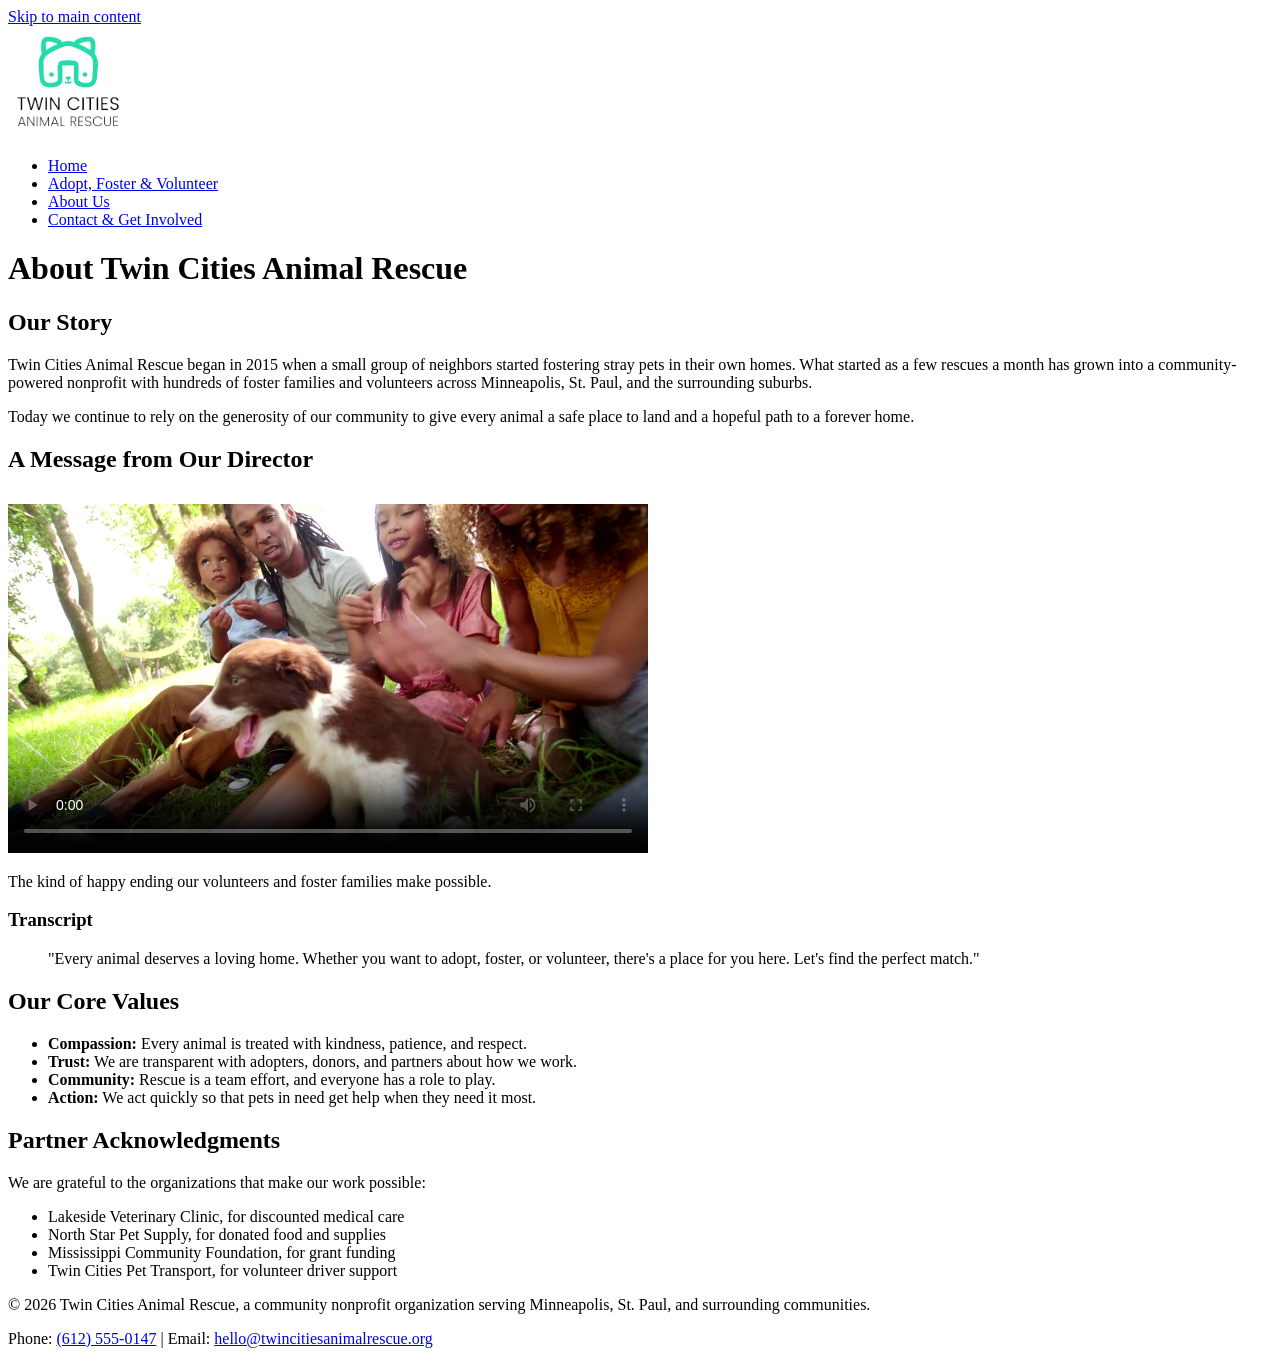
==== about.html @ 4decadc4 "Touchstone 2: HTML structure for all four pages" ====
<!DOCTYPE html>
<html lang="en">
<head>
  <meta charset="UTF-8">
  <meta name="viewport" content="width=device-width, initial-scale=1.0">
  <meta name="description" content="The story, core values, and community partners of Twin Cities Animal Rescue.">
  <title>About Us | Twin Cities Animal Rescue</title>
  <link rel="icon" type="image/png" href="images/rescue-logo_c.png">
</head>
<body>
  <a href="#main">Skip to main content</a>
  <header>
    <div>
      <a href="index.html"><img src="images/rescue-logo_c.png" alt="Twin Cities Animal Rescue home" width="120" height="111"></a>
      <nav aria-label="Main navigation">
        <ul>
          <li><a href="index.html">Home</a></li>
          <li><a href="services.html">Adopt, Foster &amp; Volunteer</a></li>
          <li><a href="about.html" aria-current="page">About Us</a></li>
          <li><a href="contact.html">Contact &amp; Get Involved</a></li>
        </ul>
      </nav>
    </div>
  </header>

  <main id="main">
    <h1>About Twin Cities Animal Rescue</h1>

    <section>
      <h2>Our Story</h2>
      <p>Twin Cities Animal Rescue began in 2015 when a small group of neighbors started fostering stray pets in their own homes. What started as a few rescues a month has grown into a community-powered nonprofit with hundreds of foster families and volunteers across Minneapolis, St. Paul, and the surrounding suburbs.</p>
      <p>Today we continue to rely on the generosity of our community to give every animal a safe place to land and a hopeful path to a forever home.</p>
    </section>

    <section>
      <h2>A Message from Our Director</h2>
      <div>
        <div>
          <video controls playsinline width="640" height="360" preload="metadata" poster="images/rescue-video-poster.jpg">
            <source src="media/rescue-message_c.mp4" type="video/mp4">
            <track kind="captions" src="media/rescue-message_c.vtt" srclang="en" label="English" default>
            <p>Your browser cannot play this video. You can listen to the director's message instead:</p>
            <audio controls preload="metadata">
              <source src="media/rescue-message_c.mp3" type="audio/mpeg">
              <p>Your browser does not support embedded video or audio. You can <a href="media/rescue-message_c.mp4">download the video</a>, <a href="media/rescue-message_c.mp3">download the audio message</a>, or read the transcript on this page.</p>
            </audio>
          </video>
          <p>The kind of happy ending our volunteers and foster families make possible.</p>
        </div>
        <div>
          <h3>Transcript</h3>
          <blockquote>
            <p>"Every animal deserves a loving home. Whether you want to adopt, foster, or volunteer, there's a place for you here. Let's find the perfect match."</p>
          </blockquote>
        </div>
      </div>
    </section>

    <section>
      <h2>Our Core Values</h2>
      <ul>
        <li><strong>Compassion:</strong> Every animal is treated with kindness, patience, and respect.</li>
        <li><strong>Trust:</strong> We are transparent with adopters, donors, and partners about how we work.</li>
        <li><strong>Community:</strong> Rescue is a team effort, and everyone has a role to play.</li>
        <li><strong>Action:</strong> We act quickly so that pets in need get help when they need it most.</li>
      </ul>
    </section>

    <section>
      <h2>Partner Acknowledgments</h2>
      <p>We are grateful to the organizations that make our work possible:</p>
      <ul>
        <li>Lakeside Veterinary Clinic, for discounted medical care</li>
        <li>North Star Pet Supply, for donated food and supplies</li>
        <li>Mississippi Community Foundation, for grant funding</li>
        <li>Twin Cities Pet Transport, for volunteer driver support</li>
      </ul>
    </section>
  </main>

  <footer>
    <p>&copy; 2026 Twin Cities Animal Rescue, a community nonprofit organization serving Minneapolis, St. Paul, and surrounding communities.</p>
    <p>Phone: <a href="tel:+16125550147">(612) 555-0147</a> | Email: <a href="mailto:hello@twincitiesanimalrescue.org">hello@twincitiesanimalrescue.org</a></p>
  </footer>
</body>
</html>
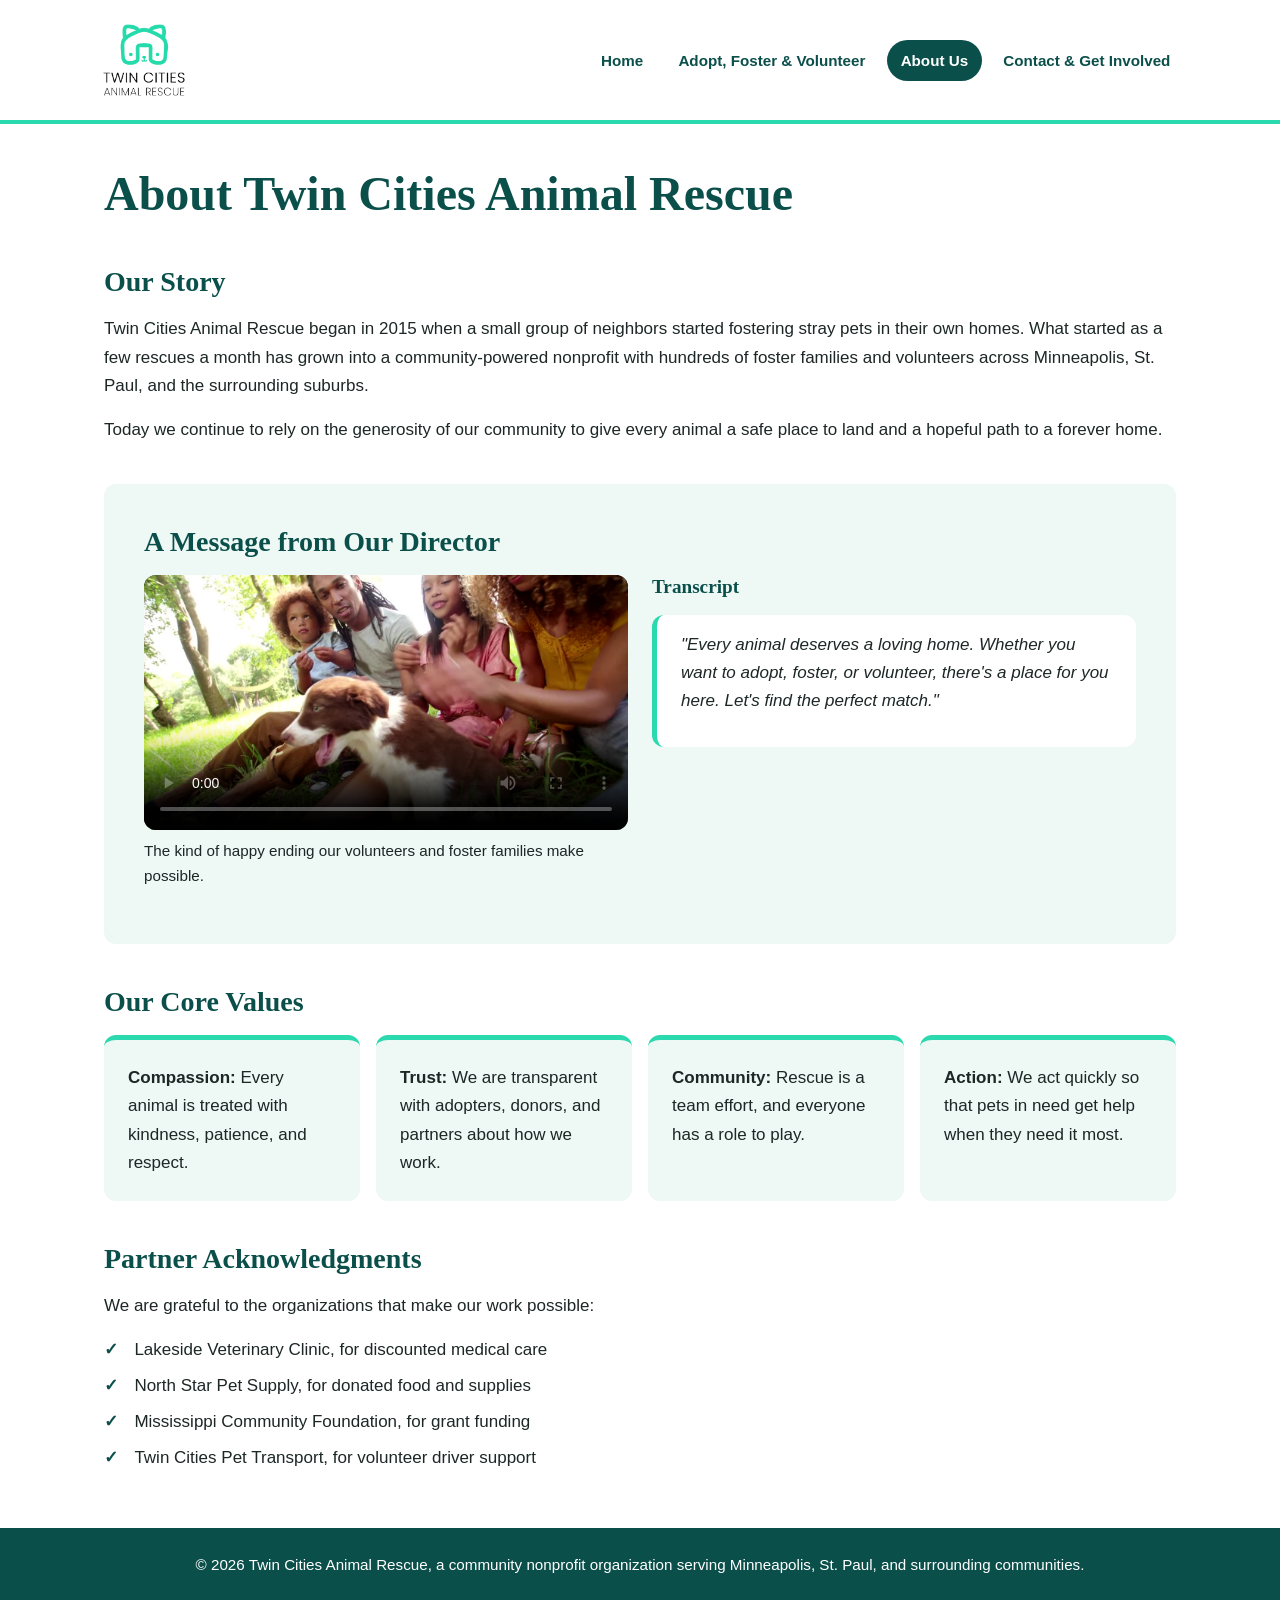
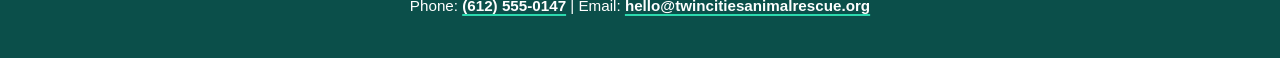
==== commit b37f3d3c: "Touchstone 3: Visual design and responsive layout with CSS" ====
--- a/about.html
+++ b/about.html
@@ -6,14 +6,15 @@
   <meta name="description" content="The story, core values, and community partners of Twin Cities Animal Rescue.">
   <title>About Us | Twin Cities Animal Rescue</title>
   <link rel="icon" type="image/png" href="images/rescue-logo_c.png">
+  <link rel="stylesheet" href="css/styles.css">
 </head>
 <body>
-  <a href="#main">Skip to main content</a>
-  <header>
-    <div>
-      <a href="index.html"><img src="images/rescue-logo_c.png" alt="Twin Cities Animal Rescue home" width="120" height="111"></a>
+  <a class="skip-link" href="#main">Skip to main content</a>
+  <header class="site-header">
+    <div class="header-inner">
+      <a class="logo-link" href="index.html"><img src="images/rescue-logo_c.png" alt="Twin Cities Animal Rescue home" width="120" height="111"></a>
       <nav aria-label="Main navigation">
-        <ul>
+        <ul class="nav-list">
           <li><a href="index.html">Home</a></li>
           <li><a href="services.html">Adopt, Foster &amp; Volunteer</a></li>
           <li><a href="about.html" aria-current="page">About Us</a></li>
@@ -32,10 +33,10 @@
       <p>Today we continue to rely on the generosity of our community to give every animal a safe place to land and a hopeful path to a forever home.</p>
     </section>
 
-    <section>
+    <section class="band">
       <h2>A Message from Our Director</h2>
-      <div>
-        <div>
+      <div class="media-layout">
+        <div class="media-item">
           <video controls playsinline width="640" height="360" preload="metadata" poster="images/rescue-video-poster.jpg">
             <source src="media/rescue-message_c.mp4" type="video/mp4">
             <track kind="captions" src="media/rescue-message_c.vtt" srclang="en" label="English" default>
@@ -45,11 +46,11 @@
               <p>Your browser does not support embedded video or audio. You can <a href="media/rescue-message_c.mp4">download the video</a>, <a href="media/rescue-message_c.mp3">download the audio message</a>, or read the transcript on this page.</p>
             </audio>
           </video>
-          <p>The kind of happy ending our volunteers and foster families make possible.</p>
+          <p class="caption">The kind of happy ending our volunteers and foster families make possible.</p>
         </div>
-        <div>
+        <div class="media-item">
           <h3>Transcript</h3>
-          <blockquote>
+          <blockquote class="transcript">
             <p>"Every animal deserves a loving home. Whether you want to adopt, foster, or volunteer, there's a place for you here. Let's find the perfect match."</p>
           </blockquote>
         </div>
@@ -58,18 +59,18 @@
 
     <section>
       <h2>Our Core Values</h2>
-      <ul>
-        <li><strong>Compassion:</strong> Every animal is treated with kindness, patience, and respect.</li>
-        <li><strong>Trust:</strong> We are transparent with adopters, donors, and partners about how we work.</li>
-        <li><strong>Community:</strong> Rescue is a team effort, and everyone has a role to play.</li>
-        <li><strong>Action:</strong> We act quickly so that pets in need get help when they need it most.</li>
+      <ul class="card-grid values">
+        <li class="card"><strong>Compassion:</strong> Every animal is treated with kindness, patience, and respect.</li>
+        <li class="card"><strong>Trust:</strong> We are transparent with adopters, donors, and partners about how we work.</li>
+        <li class="card"><strong>Community:</strong> Rescue is a team effort, and everyone has a role to play.</li>
+        <li class="card"><strong>Action:</strong> We act quickly so that pets in need get help when they need it most.</li>
       </ul>
     </section>
 
     <section>
       <h2>Partner Acknowledgments</h2>
       <p>We are grateful to the organizations that make our work possible:</p>
-      <ul>
+      <ul class="check-list">
         <li>Lakeside Veterinary Clinic, for discounted medical care</li>
         <li>North Star Pet Supply, for donated food and supplies</li>
         <li>Mississippi Community Foundation, for grant funding</li>
@@ -78,7 +79,7 @@
     </section>
   </main>
 
-  <footer>
+  <footer class="site-footer">
     <p>&copy; 2026 Twin Cities Animal Rescue, a community nonprofit organization serving Minneapolis, St. Paul, and surrounding communities.</p>
     <p>Phone: <a href="tel:+16125550147">(612) 555-0147</a> | Email: <a href="mailto:hello@twincitiesanimalrescue.org">hello@twincitiesanimalrescue.org</a></p>
   </footer>
--- a/css/styles.css
+++ b/css/styles.css
@@ -0,0 +1,604 @@
+/* ==========================================================================
+   Twin Cities Animal Rescue: shared stylesheet
+   Mobile-first: base styles target small screens, media queries add layout
+   for larger screens.
+
+   Main colors (4):
+     Deep Teal  #0B4F4A  header, footer, headings, links, primary buttons
+     Rescue Mint #2BD9AE  accents taken from the logo (highlights, focus ring)
+     Mint Mist  #EEF8F5  soft section bands and card backgrounds
+     Charcoal   #1C2726  body text
+   White (#FFFFFF) is the neutral page background.
+
+   Fonts (2):
+     Georgia (serif) for headings
+     Arial (sans-serif) for body text
+   ========================================================================== */
+
+:root {
+  --teal: #0B4F4A;
+  --mint: #2BD9AE;
+  --mist: #EEF8F5;
+  --charcoal: #1C2726;
+  --white: #FFFFFF;
+
+  --font-heading: Georgia, "Times New Roman", serif;
+  --font-body: Arial, Helvetica, sans-serif;
+
+  --space-1: 0.5rem;
+  --space-2: 1rem;
+  --space-3: 1.5rem;
+  --space-4: 2.5rem;
+  --radius: 12px;
+  --max-width: 70rem;
+}
+
+/* ---------- Base ---------- */
+
+*,
+*::before,
+*::after {
+  box-sizing: border-box;
+}
+
+body {
+  margin: 0;
+  font-family: var(--font-body);
+  font-size: 1.0625rem;
+  line-height: 1.65;
+  color: var(--charcoal);
+  background: var(--white);
+}
+
+img,
+video {
+  max-width: 100%;
+  height: auto;
+  display: block;
+}
+
+h1,
+h2,
+h3,
+h4 {
+  font-family: var(--font-heading);
+  color: var(--teal);
+  line-height: 1.25;
+  margin: 0 0 var(--space-2);
+}
+
+h1 { font-size: 2rem; font-weight: 700; }
+h2 { font-size: 1.5rem; font-weight: 700; }
+h3 { font-size: 1.2rem; font-weight: 700; }
+h4 { font-size: 1rem; font-weight: 700; }
+
+p,
+ul,
+ol {
+  margin: 0 0 var(--space-2);
+}
+
+a {
+  color: var(--teal);
+  font-weight: 700;
+  text-decoration-thickness: 2px;
+  text-underline-offset: 3px;
+}
+
+a:hover {
+  text-decoration-color: var(--mint);
+}
+
+:focus-visible {
+  outline: 3px solid var(--mint);
+  outline-offset: 3px;
+}
+
+.skip-link {
+  position: absolute;
+  left: var(--space-2);
+  top: -4rem;
+  z-index: 10;
+  padding: var(--space-1) var(--space-2);
+  background: var(--mint);
+  color: var(--charcoal);
+  border-radius: var(--radius);
+}
+
+.skip-link:focus {
+  top: var(--space-1);
+}
+
+/* ---------- Header and navigation ---------- */
+
+.site-header {
+  background: var(--white);
+  border-bottom: 4px solid var(--mint);
+}
+
+.header-inner {
+  display: flex;
+  flex-direction: column;
+  align-items: center;
+  gap: var(--space-1);
+  max-width: var(--max-width);
+  margin: 0 auto;
+  padding: var(--space-2);
+}
+
+.logo-link img {
+  width: 84px;
+  height: auto;
+}
+
+.nav-list {
+  display: flex;
+  flex-wrap: wrap;
+  justify-content: center;
+  gap: var(--space-1);
+  list-style: none;
+  margin: 0;
+  padding: 0;
+}
+
+.nav-list a {
+  display: block;
+  padding: 0.5rem 0.85rem;
+  border-radius: 999px;
+  text-decoration: none;
+  color: var(--teal);
+  font-family: var(--font-body);
+  font-size: 0.95rem;
+  font-weight: 700;
+}
+
+.nav-list a:hover {
+  background: var(--mist);
+}
+
+.nav-list a[aria-current="page"] {
+  background: var(--teal);
+  color: var(--white);
+}
+
+/* ---------- Main layout ---------- */
+
+main {
+  max-width: var(--max-width);
+  margin: 0 auto;
+  padding: var(--space-3) var(--space-2) var(--space-4);
+}
+
+main > section,
+.contact-layout {
+  margin-top: var(--space-4);
+}
+
+main > section:first-child {
+  margin-top: 0;
+}
+
+.lead {
+  font-size: 1.2rem;
+  max-width: 45rem;
+}
+
+.band {
+  background: var(--mist);
+  border-radius: var(--radius);
+  padding: var(--space-3);
+}
+
+.rounded,
+.hero-image,
+.spotlight img {
+  border-radius: var(--radius);
+}
+
+.cta-line {
+  margin-top: var(--space-3);
+}
+
+/* ---------- Buttons ---------- */
+
+.button {
+  display: inline-block;
+  font-family: var(--font-body);
+  font-weight: 700;
+  font-size: 1rem;
+  line-height: 1.2;
+  border-radius: 999px;
+  cursor: pointer;
+  text-decoration: none;
+}
+
+.button {
+  padding: 0.8rem 1.4rem;
+  background: var(--teal);
+  color: var(--white);
+  border: 2px solid var(--teal);
+}
+
+.button:hover {
+  background: var(--charcoal);
+  border-color: var(--charcoal);
+  color: var(--white);
+}
+
+.button-secondary {
+  background: var(--white);
+  color: var(--teal);
+}
+
+.button-secondary:hover {
+  background: var(--mist);
+  color: var(--teal);
+  border-color: var(--teal);
+}
+
+.button-row {
+  display: flex;
+  flex-wrap: wrap;
+  gap: var(--space-1);
+}
+
+/* ---------- Home: hero and stats ---------- */
+
+.hero {
+  display: flex;
+  flex-direction: column;
+  gap: var(--space-3);
+}
+
+.stats {
+  display: flex;
+  flex-direction: column;
+  gap: var(--space-2);
+  list-style: none;
+  padding: 0;
+}
+
+.stats li {
+  flex: 1;
+  padding: var(--space-3) var(--space-2);
+  background: var(--teal);
+  color: var(--white);
+  border-radius: var(--radius);
+  text-align: center;
+}
+
+.stats strong {
+  display: block;
+  font-family: var(--font-heading);
+  font-size: 2.25rem;
+  color: var(--mint);
+}
+
+/* ---------- Reusable flex layouts ---------- */
+
+.split {
+  display: flex;
+  flex-direction: column;
+  gap: var(--space-3);
+}
+
+.split > img {
+  max-width: 24rem;
+  width: 100%;
+}
+
+.card-grid {
+  display: flex;
+  flex-direction: column;
+  gap: var(--space-2);
+  list-style: none;
+  padding: 0;
+  margin: 0;
+}
+
+.card {
+  flex: 1 1 14rem;
+  background: var(--mist);
+  border-top: 5px solid var(--mint);
+  border-radius: var(--radius);
+  padding: var(--space-3);
+}
+
+.card p:last-child,
+.band > p:last-child {
+  margin-bottom: 0;
+}
+
+.check-list {
+  list-style: none;
+  padding: 0;
+}
+
+.check-list li {
+  position: relative;
+  padding-left: 1.9rem;
+  margin-bottom: var(--space-1);
+}
+
+.check-list li::before {
+  content: "\2713";
+  position: absolute;
+  left: 0;
+  font-weight: 700;
+  color: var(--teal);
+}
+
+/* ---------- Services: steps and figure ---------- */
+
+.steps {
+  counter-reset: step;
+  list-style: none;
+  padding: 0;
+  flex: 1;
+}
+
+.steps li {
+  counter-increment: step;
+  position: relative;
+  padding: 0 0 var(--space-2) 3.25rem;
+  min-height: 2.5rem;
+}
+
+.steps li::before {
+  content: counter(step);
+  position: absolute;
+  left: 0;
+  top: 0;
+  width: 2.25rem;
+  height: 2.25rem;
+  border-radius: 50%;
+  background: var(--mint);
+  color: var(--charcoal);
+  font-family: var(--font-heading);
+  font-weight: 700;
+  display: flex;
+  align-items: center;
+  justify-content: center;
+}
+
+.spotlight {
+  margin: 0;
+  max-width: 24rem;
+  background: var(--mist);
+  border-radius: var(--radius);
+  padding: var(--space-2);
+}
+
+.spotlight figcaption {
+  margin-top: var(--space-1);
+}
+
+/* ---------- About: media ---------- */
+
+.media-layout {
+  display: flex;
+  flex-direction: column;
+  gap: var(--space-3);
+}
+
+.media-item {
+  flex: 1;
+}
+
+.media-item video {
+  width: 100%;
+  border-radius: var(--radius);
+  background: var(--charcoal);
+}
+
+.media-item audio {
+  width: 100%;
+  margin-bottom: var(--space-2);
+}
+
+.caption {
+  margin-top: var(--space-1);
+  font-size: 0.95rem;
+}
+
+.transcript {
+  margin: 0;
+  padding: var(--space-2) var(--space-3);
+  background: var(--white);
+  border-left: 5px solid var(--mint);
+  border-radius: var(--radius);
+  font-style: italic;
+}
+
+/* ---------- Contact: form ---------- */
+
+.contact-layout {
+  display: flex;
+  flex-direction: column;
+  gap: var(--space-4);
+}
+
+.contact-details {
+  display: flex;
+  flex-direction: column;
+  gap: var(--space-2);
+}
+
+.contact-details h2 {
+  font-size: 1.25rem;
+}
+
+.hours {
+  padding-left: 1.2rem;
+}
+
+fieldset {
+  border: 2px solid var(--mint);
+  border-radius: var(--radius);
+  padding: var(--space-2) var(--space-3);
+  margin: 0 0 var(--space-3);
+}
+
+legend {
+  font-family: var(--font-body);
+  font-weight: 700;
+  color: var(--teal);
+  padding: 0 var(--space-1);
+}
+
+.field {
+  display: flex;
+  flex-direction: column;
+  gap: 0.35rem;
+}
+
+.field label {
+  font-weight: 700;
+}
+
+input[type="text"],
+input[type="email"],
+select,
+textarea {
+  width: 100%;
+  font: inherit;
+  color: var(--charcoal);
+  padding: 0.65rem 0.75rem;
+  border: 2px solid var(--teal);
+  border-radius: 8px;
+  background: var(--white);
+}
+
+input:focus-visible,
+select:focus-visible,
+textarea:focus-visible {
+  border-color: var(--teal);
+}
+
+.choice {
+  display: flex;
+  align-items: center;
+  gap: var(--space-1);
+  margin-bottom: var(--space-1);
+}
+
+.choice input {
+  width: 1.25rem;
+  height: 1.25rem;
+  accent-color: var(--teal);
+}
+
+/* ---------- Footer ---------- */
+
+.site-footer {
+  background: var(--teal);
+  color: var(--white);
+  text-align: center;
+  padding: var(--space-3) var(--space-2);
+  font-size: 0.95rem;
+}
+
+.site-footer a {
+  color: var(--white);
+  text-decoration-color: var(--mint);
+}
+
+/* ==========================================================================
+   Tablet and up (768px): place content side by side
+   ========================================================================== */
+
+@media (min-width: 48em) {
+  h1 { font-size: 2.5rem; }
+  h2 { font-size: 1.75rem; }
+
+  .header-inner {
+    flex-direction: row;
+    justify-content: space-between;
+  }
+
+  .logo-link img {
+    width: 96px;
+  }
+
+  .nav-list {
+    justify-content: flex-end;
+  }
+
+  main {
+    padding: var(--space-4) var(--space-3);
+  }
+
+  .band {
+    padding: var(--space-4);
+  }
+
+  .stats,
+  .card-grid {
+    flex-direction: row;
+    flex-wrap: wrap;
+  }
+
+  .stats li {
+    flex: 1 1 12rem;
+  }
+
+  .split,
+  .media-layout {
+    flex-direction: row;
+    align-items: flex-start;
+  }
+
+  .split > img {
+    flex: 0 0 22rem;
+  }
+
+  .split > div {
+    flex: 1;
+  }
+
+  .split-reverse .spotlight {
+    flex: 0 0 20rem;
+  }
+
+  .card-grid-2 .card {
+    flex-basis: 40%;
+  }
+
+}
+
+/* ==========================================================================
+   Desktop (1024px): wider two-column layouts
+   ========================================================================== */
+
+@media (min-width: 64em) {
+  h1 { font-size: 3rem; }
+
+  .hero {
+    flex-direction: row;
+    align-items: center;
+  }
+
+  .hero-text {
+    flex: 1 1 40%;
+  }
+
+  .hero picture {
+    flex: 1 1 60%;
+  }
+
+  .contact-layout {
+    flex-direction: row;
+    align-items: flex-start;
+  }
+
+  .form-section {
+    flex: 2;
+  }
+
+  .contact-details {
+    flex: 1;
+    position: sticky;
+    top: var(--space-2);
+  }
+
+}
